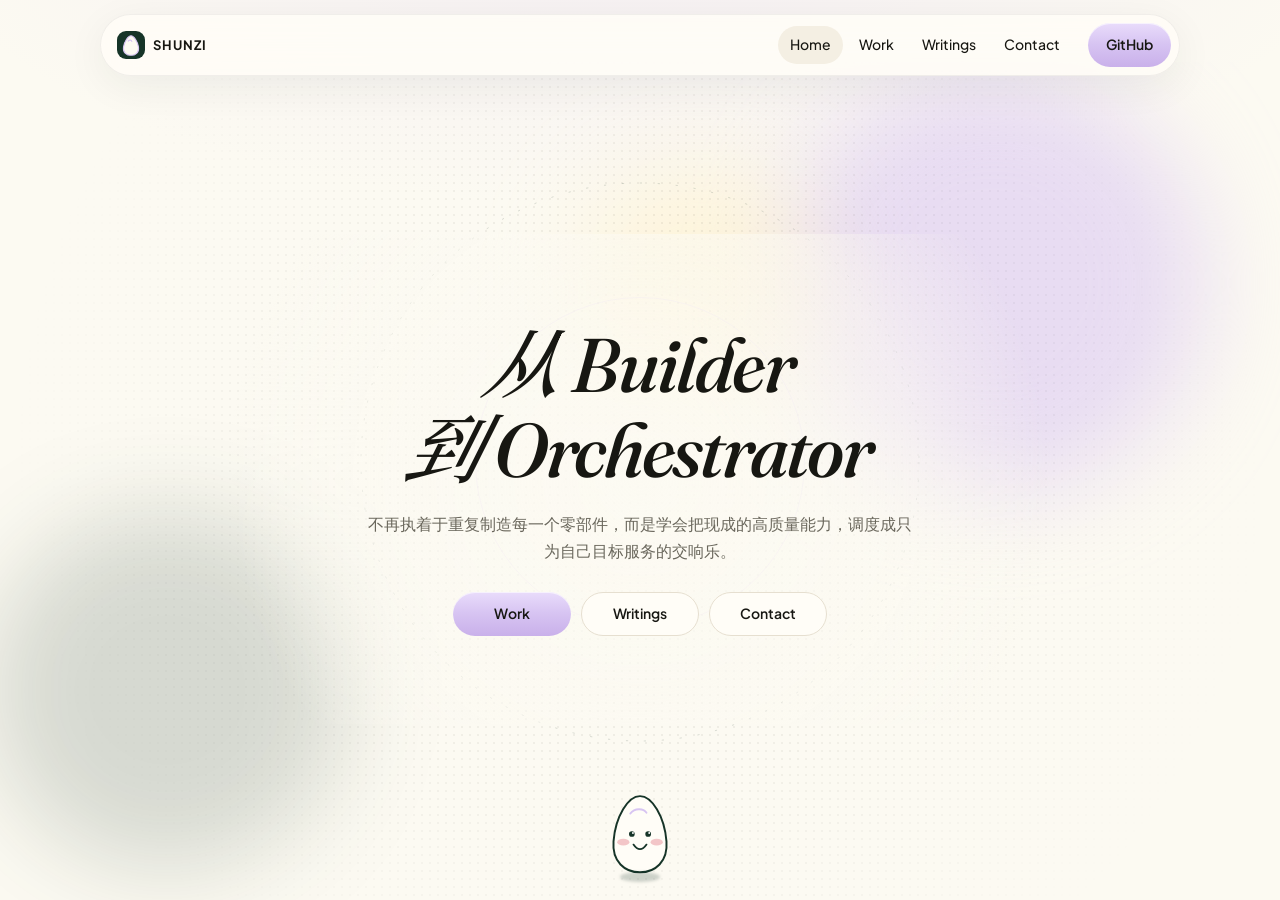
==== index.html @ 9f3f610d "Publish the Shunzi personal site for public hosting. Co-authored-by: Cursor <cursoragent@cursor.com>" ====
<!doctype html>
<html lang="zh-CN">
<head>
  <meta charset="utf-8">
  <meta name="viewport" content="width=device-width, initial-scale=1">
  <title>Shunzi</title>
  <meta name="description" content="谢顺子。从 Builder 到 Orchestrator。">
  <link rel="preconnect" href="https://fonts.googleapis.com">
  <link rel="preconnect" href="https://fonts.gstatic.com" crossorigin>
  <link href="https://fonts.googleapis.com/css2?family=Fraunces:ital,opsz,wght@0,9..144,500;0,9..144,600;1,9..144,500;1,9..144,600&family=Noto+Serif+SC:wght@500&family=Plus+Jakarta+Sans:wght@400;500;600;700&display=swap" rel="stylesheet">
  <link rel="icon" href="assets/favicon.svg" type="image/svg+xml">
  <link rel="stylesheet" href="assets/site.css">
</head>
<body class="is-home">
<a class="skip" href="#main">Skip to content</a>
<div class="shell">
<header class="topbar">
  <div class="topbar-inner">
    <a class="brand" href="index.html"><svg class="mark" width="28" height="28" viewBox="0 0 28 28" aria-hidden="true">
  <rect width="28" height="28" rx="9" fill="#163428"/>
  <path d="M14 4.8C16.8 4.8 20.6 10.4 21.5 16.2C22.2 21.6 18.3 24.3 14 24.3C9.7 24.3 5.8 21.6 6.5 16.2C7.4 10.4 11.2 4.8 14 4.8Z" fill="#fcfaf2" stroke="#d7c4f2" stroke-width="1.1"/>
  <path d="M11.2 10c1.15-1.2 3.2-1.1 3.6.4" fill="none" stroke="#d7c4f2" stroke-width="1.2" stroke-linecap="round"/>
</svg>SHUNZI</a>
    <button class="menu-toggle" type="button" aria-expanded="false">Menu</button>
    <nav class="nav-links" aria-label="Primary">
      <a href="index.html" class="is-active">Home</a>
      <a href="work.html">Work</a>
      <a href="writings.html">Writings</a>
      <a href="contact.html">Contact</a>
    </nav>
    <a class="pill pill-cta" href="https://github.com/AMappama" target="_blank" rel="noreferrer">GitHub</a>
  </div>
</header>
<main class="stage" id="main">
<section class="landing">
  <div class="scene" data-scene aria-hidden="true">
    <span class="blob blob-a"></span>
    <span class="blob blob-b"></span>
    <span class="blob blob-c"></span>
    <span class="dust"></span>
    <svg class="halo halo-spin" viewBox="0 0 640 640">
      <circle cx="320" cy="320" r="248" fill="none" stroke="#163428" stroke-width="0.7" stroke-dasharray="2 14" opacity="0.28"/>
    </svg>
    <svg class="halo halo-orbit" viewBox="0 0 640 640">
      <circle cx="320" cy="320" r="188" fill="none" stroke="#d7c4f2" stroke-width="1.1" opacity="0.55"/>
    </svg>
  </div>
  <div class="landing-copy">
    <h1><em><span class="zh">从</span> Builder<br><span class="zh">到</span> Orchestrator</em></h1>
    <p>不再执着于重复制造每一个零部件，而是学会把现成的高质量能力，调度成只为自己目标服务的交响乐。</p>
    <nav class="landing-gates" aria-label="前往其他页面">
      <a class="pill pill-cta" href="work.html">Work</a>
      <a class="pill pill-ghost" href="writings.html">Writings</a>
      <a class="pill pill-ghost" href="contact.html">Contact</a>
    </nav>
  </div>
  <div class="egg-stage">
    <button class="egg-mascot" type="button" data-egg aria-label="滚动的鸡蛋">
      <span class="egg-inner"><svg class="egg-svg" viewBox="0 0 88 108" aria-hidden="true">
  <path d="M44 7.5C58.5 7.5 74 32 76.5 63C78.5 88 62.5 101 44 101C25.5 101 9.5 88 11.5 63C14 32 29.5 7.5 44 7.5Z" fill="#fffdf7" stroke="#163428" stroke-width="2.4" stroke-linejoin="round"/>
  <path d="M32 29c5.5-7 16-7 20-1" fill="none" stroke="#d7c4f2" stroke-width="2.2" stroke-linecap="round"/>
  <ellipse cx="23.5" cy="64" rx="7.5" ry="4.2" fill="#f0b8bc" opacity=".8"/>
  <ellipse cx="64.5" cy="64" rx="7.5" ry="4.2" fill="#f0b8bc" opacity=".8"/>
  <circle cx="34" cy="54" r="3.5" fill="#163428"/>
  <circle cx="54" cy="54" r="3.5" fill="#163428"/>
  <circle cx="35.3" cy="52.7" r="1.15" fill="#fff"/>
  <circle cx="55.3" cy="52.7" r="1.15" fill="#fff"/>
  <path d="M36 67c5 7.5 11 7.5 16 0" fill="none" stroke="#163428" stroke-width="2.15" stroke-linecap="round"/>
</svg></span>
      <span class="egg-shadow"></span>
    </button>
  </div>
</section>

</main>
</div>
<script src="assets/site.js"></script>
</body>
</html>
---- assets/site.css ----
:root {
  --bg: #fcfaf2;
  --bg-soft: #f4efe3;
  --ink: #171712;
  --muted: #6a675c;
  --line: #e6dfd0;
  --forest: #163428;
  --forest-2: #1e4636;
  --cream: #fffdf7;
  --lavender: #d7c4f2;
  --lavender-2: #c9b0ea;
  --max: 1120px;
  --sans: "Plus Jakarta Sans", "PingFang SC", "Hiragino Sans GB", "Noto Sans SC", "Microsoft YaHei", sans-serif;
  --serif: Fraunces, "Noto Serif SC", "Songti SC", serif;
}

*,
*::before,
*::after {
  box-sizing: border-box;
}

html,
body {
  margin: 0;
  background: var(--bg);
  color: var(--ink);
  font-family: var(--sans);
  font-size: 16px;
  line-height: 1.55;
  -webkit-font-smoothing: antialiased;
}

body {
  background-image:
    radial-gradient(1200px 480px at 50% -80px, rgba(215, 196, 242, 0.22), transparent 60%);
}

a {
  color: inherit;
  text-underline-offset: 3px;
}

img,
svg {
  display: block;
  max-width: 100%;
}

button {
  font: inherit;
  color: inherit;
  background: none;
  border: 0;
  cursor: pointer;
}

em {
  font-family: var(--serif);
  font-style: italic;
  font-weight: 500;
  font-synthesis: style;
}

.skip {
  position: absolute;
  left: -999px;
}

.skip:focus {
  left: 12px;
  top: 12px;
  z-index: 50;
  background: var(--forest);
  color: #fff;
  padding: 8px 12px;
  border-radius: 999px;
}

.shell {
  min-height: 100vh;
}

.topbar {
  position: sticky;
  top: 14px;
  z-index: 30;
  display: flex;
  justify-content: center;
  padding: 0 16px;
  pointer-events: none;
}

.topbar-inner {
  pointer-events: auto;
  width: min(1080px, 100%);
  display: flex;
  align-items: center;
  gap: 16px;
  padding: 8px 8px 8px 16px;
  background: rgba(255, 253, 247, 0.86);
  border: 1px solid rgba(23, 23, 18, 0.06);
  border-radius: 999px;
  box-shadow: 0 10px 40px rgba(22, 52, 40, 0.06);
  backdrop-filter: blur(16px);
}

.brand {
  display: flex;
  align-items: center;
  gap: 8px;
  text-decoration: none;
  font-weight: 700;
  letter-spacing: 0.08em;
  font-size: 13px;
}

.mark {
  width: 28px;
  height: 28px;
}

.nav-links {
  display: flex;
  align-items: center;
  gap: 4px;
  margin-left: auto;
}

.nav-links a {
  text-decoration: none;
  font-size: 14px;
  font-weight: 500;
  padding: 8px 12px;
  border-radius: 999px;
  color: var(--ink);
}

.nav-links a.is-active,
.nav-links a:hover {
  background: var(--bg-soft);
}

.menu-toggle {
  display: none;
  margin-left: auto;
  height: 36px;
  padding: 0 14px;
  border-radius: 999px;
  background: var(--bg-soft);
}

.pill {
  display: inline-flex;
  align-items: center;
  justify-content: center;
  height: 44px;
  padding: 0 18px;
  border-radius: 999px;
  text-decoration: none;
  font-weight: 600;
  font-size: 14px;
}

.pill-cta {
  background: linear-gradient(180deg, #e9dcfb 0%, var(--lavender) 48%, var(--lavender-2) 100%);
  color: var(--ink);
  box-shadow: inset 0 1px 0 rgba(255, 255, 255, 0.65);
}

.pill-cta:hover {
  filter: brightness(0.97);
}

.pill-dark {
  background: var(--forest);
  color: #f7f4ea;
}

.pill-dark:hover {
  background: var(--forest-2);
}

.pill-ghost {
  background: transparent;
  border: 1px solid rgba(23, 23, 18, 0.16);
}

.stage {
  overflow: hidden;
}

body.is-home {
  overflow: hidden;
}

body.is-home .shell {
  min-height: 100dvh;
  display: flex;
  flex-direction: column;
}

body.is-home .stage {
  flex: 1;
  display: flex;
}

.landing {
  position: relative;
  flex: 1;
  display: grid;
  place-items: center;
  width: 100%;
  padding: 24px 24px 28px;
  overflow: hidden;
}

.scene {
  position: absolute;
  inset: -8%;
  pointer-events: none;
}

.blob {
  position: absolute;
  border-radius: 50%;
  filter: blur(48px);
  will-change: transform;
}

.blob-a {
  width: min(42vw, 420px);
  height: min(42vw, 420px);
  top: 8%;
  right: 12%;
  background: rgba(215, 196, 242, 0.55);
  animation: drift-a 18s ease-in-out infinite;
}

.blob-b {
  width: min(38vw, 360px);
  height: min(38vw, 360px);
  left: 6%;
  bottom: 10%;
  background: rgba(22, 52, 40, 0.16);
  animation: drift-b 22s ease-in-out infinite;
}

.blob-c {
  width: min(28vw, 240px);
  height: min(28vw, 240px);
  left: 46%;
  top: 18%;
  background: rgba(255, 236, 186, 0.42);
  animation: drift-c 16s ease-in-out infinite;
}

.dust {
  position: absolute;
  inset: 0;
  opacity: 0.28;
  background-image: radial-gradient(rgba(23, 23, 18, 0.22) 0.7px, transparent 0.8px);
  background-size: 8px 8px;
  animation: dust 48s linear infinite;
  mask-image: radial-gradient(circle at 50% 48%, #000 30%, transparent 72%);
}

.halo {
  position: absolute;
  left: 50%;
  top: 48%;
  width: min(92vw, 720px);
  height: min(92vw, 720px);
  transform: translate(-50%, -50%);
  opacity: 0.7;
}

.halo-spin {
  animation: spin 72s linear infinite;
}

.halo-orbit {
  width: min(72vw, 560px);
  height: min(72vw, 560px);
  animation: spin-rev 56s linear infinite;
}

.landing-copy {
  position: relative;
  z-index: 1;
  width: min(760px, 92vw);
  text-align: center;
  animation: rise 1.15s ease both;
}

.landing-copy::before {
  content: "";
  position: absolute;
  inset: -28% -18%;
  z-index: -1;
  background: radial-gradient(circle, rgba(252, 250, 242, 0.92) 0%, rgba(252, 250, 242, 0.55) 48%, transparent 72%);
}

.egg-stage {
  position: absolute;
  left: 50%;
  bottom: 8px;
  z-index: 2;
  width: min(780px, 92vw);
  height: 118px;
  margin: 0;
  transform: translateX(-50%);
  pointer-events: none;
}

.egg-mascot {
  position: absolute;
  left: 50%;
  bottom: 10px;
  width: 72px;
  margin-left: -36px;
  padding: 0;
  border: 0;
  background: none;
  cursor: pointer;
  pointer-events: auto;
  transform-origin: 50% 78%;
  animation: egg-trip 6.4s cubic-bezier(0.45, 0.08, 0.22, 1) infinite;
  will-change: transform;
  --egg-run: min(36vw, 300px);
}

.egg-mascot:focus-visible {
  outline: 2px solid var(--lavender);
  outline-offset: 6px;
  border-radius: 999px;
}

.egg-inner {
  display: block;
  transform-origin: 50% 80%;
  animation: egg-wiggle 0.7s ease-in-out infinite;
}

.egg-svg {
  display: block;
  width: 72px;
  height: 88px;
}

.egg-shadow {
  display: block;
  width: 40px;
  height: 10px;
  margin: -6px auto 0;
  background: rgba(22, 52, 40, 0.2);
  border-radius: 50%;
  filter: blur(1.5px);
  animation: egg-shadow 6.4s cubic-bezier(0.45, 0.08, 0.22, 1) infinite;
}

.egg-mascot.is-boing .egg-inner {
  animation: egg-boing 0.7s cubic-bezier(0.2, 1.55, 0.32, 1);
}

@keyframes egg-trip {
  0% {
    transform: translateX(calc(-1 * var(--egg-run))) rotate(-30deg);
  }
  36% {
    transform: translateX(var(--egg-run)) rotate(700deg);
  }
  42% {
    transform: translateX(var(--egg-run)) rotate(720deg) translateY(-26px) scale(0.9, 1.1);
  }
  48% {
    transform: translateX(var(--egg-run)) rotate(738deg) scale(1.12, 0.86);
  }
  54% {
    transform: translateX(var(--egg-run)) rotate(720deg);
  }
  90% {
    transform: translateX(calc(-1 * var(--egg-run))) rotate(20deg);
  }
  100% {
    transform: translateX(calc(-1 * var(--egg-run))) rotate(-30deg);
  }
}

@keyframes egg-wiggle {
  0%,
  100% {
    transform: rotate(-5deg);
  }
  50% {
    transform: rotate(5deg);
  }
}

@keyframes egg-shadow {
  0%,
  36%,
  54%,
  100% {
    transform: scaleX(1);
    opacity: 0.22;
  }
  42% {
    transform: scaleX(0.5);
    opacity: 0.08;
  }
  48% {
    transform: scaleX(1.25);
    opacity: 0.28;
  }
}

@keyframes egg-boing {
  0% {
    transform: scale(1);
  }
  32% {
    transform: translateY(-30px) rotate(22deg) scale(0.88, 1.14);
  }
  68% {
    transform: translateY(0) rotate(-8deg) scale(1.14, 0.84);
  }
  100% {
    transform: scale(1);
  }
}

.landing-copy h1 {
  margin: 0 auto 18px;
  max-width: 11.5em;
  font-family: var(--serif);
  font-size: clamp(36px, 6.2vw, 76px);
  font-weight: 500;
  font-style: italic;
  font-synthesis: style;
  letter-spacing: -0.03em;
  line-height: 1.12;
  text-wrap: balance;
}

.landing-copy h1 em {
  display: inline-block;
  font-style: italic;
  font-synthesis: style;
}

.landing-copy h1 .zh {
  display: inline-block;
  font-style: italic;
  font-synthesis: style;
  transform: skewX(-14deg);
}

.landing-copy p {
  margin: 0 auto;
  max-width: 34em;
  color: var(--muted);
  font-size: 16px;
  line-height: 1.7;
}

.landing-gates {
  display: flex;
  justify-content: center;
  flex-wrap: wrap;
  gap: 10px;
  margin-top: 28px;
  animation: rise 1.15s ease 0.18s both;
}

.landing-gates .pill {
  min-width: 118px;
}

.landing-gates .pill-ghost {
  background: var(--cream);
  border-color: var(--line);
}

.landing-gates .pill-ghost:hover {
  background: var(--bg-soft);
}

@keyframes spin {
  to {
    transform: translate(-50%, -50%) rotate(360deg);
  }
}

@keyframes spin-rev {
  to {
    transform: translate(-50%, -50%) rotate(-360deg);
  }
}

@keyframes drift-a {
  0%,
  100% {
    transform: translate(0, 0) scale(1);
  }
  50% {
    transform: translate(-36px, 28px) scale(1.08);
  }
}

@keyframes drift-b {
  0%,
  100% {
    transform: translate(0, 0) scale(1);
  }
  50% {
    transform: translate(40px, -24px) scale(1.06);
  }
}

@keyframes drift-c {
  0%,
  100% {
    transform: translate(0, 0);
  }
  50% {
    transform: translate(-18px, 32px);
  }
}

@keyframes dust {
  to {
    background-position: 120px 80px;
  }
}

@keyframes rise {
  from {
    opacity: 0;
    transform: translateY(18px);
  }
  to {
    opacity: 1;
    transform: none;
  }
}

.proof {
  background: var(--forest);
  color: #e8efe6;
  padding: 28px 24px 32px;
  text-align: center;
}

.proof p {
  margin: 0 0 18px;
  font-size: 11px;
  letter-spacing: 0.18em;
  text-transform: uppercase;
  opacity: 0.6;
}

.proof-row {
  display: flex;
  justify-content: center;
  gap: 28px 48px;
  flex-wrap: wrap;
  font-family: var(--serif);
  font-size: 22px;
  font-style: italic;
}

.proof-row a {
  text-decoration: none;
  opacity: 0.92;
}

.proof-row a:hover {
  opacity: 1;
}

.forest {
  background: var(--forest);
  color: #f4f1e6;
  border-radius: 48px 48px 0 0;
  padding: 80px 24px 72px;
  margin-top: -1px;
}

.wrap {
  max-width: var(--max);
  margin: 0 auto;
}

.section-kicker {
  margin: 0 0 12px;
  font-size: 12px;
  letter-spacing: 0.16em;
  text-transform: uppercase;
  opacity: 0.62;
}

.display {
  margin: 0 0 18px;
  max-width: 16em;
  font-family: var(--serif);
  font-size: clamp(32px, 5vw, 58px);
  font-weight: 500;
  line-height: 1.12;
  letter-spacing: -0.03em;
}

.sub {
  margin: 0 0 36px;
  max-width: 42em;
  opacity: 0.82;
  line-height: 1.65;
}

.compare {
  display: grid;
  grid-template-columns: 1fr 1.15fr;
  gap: 16px;
}

.compare-card {
  border-radius: 28px;
  padding: 28px;
  min-height: 280px;
}

.compare-card.dim {
  background: rgba(255, 255, 255, 0.05);
}

.compare-card.lit {
  background:
    radial-gradient(400px 180px at 80% 20%, rgba(215, 196, 242, 0.35), transparent 55%),
    #214c3b;
}

.compare-card .label {
  font-size: 12px;
  letter-spacing: 0.12em;
  text-transform: uppercase;
  opacity: 0.6;
}

.compare-card .stat {
  margin: 10px 0 14px;
  font-family: var(--serif);
  font-size: 42px;
  font-style: italic;
}

.compare-card p {
  margin: 0;
  opacity: 0.86;
  line-height: 1.6;
}

.features {
  display: grid;
  grid-template-columns: repeat(3, 1fr);
  gap: 14px;
  margin-top: 18px;
}

.feature {
  background: rgba(255, 255, 255, 0.05);
  border-radius: 24px;
  padding: 24px;
}

.feature h3 {
  margin: 0 0 8px;
  font-size: 18px;
}

.feature p {
  margin: 0;
  opacity: 0.78;
  line-height: 1.6;
}

.cream {
  padding: 80px 24px;
}

.section-head {
  display: flex;
  align-items: flex-end;
  justify-content: space-between;
  gap: 16px;
  margin-bottom: 28px;
}

.section-head h2 {
  margin: 0;
  font-family: var(--serif);
  font-size: clamp(32px, 4.5vw, 52px);
  font-weight: 500;
  letter-spacing: -0.03em;
}

.rail-nav {
  display: flex;
  gap: 8px;
}

.rail-nav button {
  width: 40px;
  height: 40px;
  border-radius: 999px;
  background: var(--cream);
  border: 1px solid var(--line);
}

.rail {
  display: flex;
  gap: 16px;
  overflow-x: auto;
  scroll-snap-type: x mandatory;
  padding-bottom: 8px;
  scrollbar-width: none;
}

.rail::-webkit-scrollbar {
  display: none;
}

.card {
  flex: 0 0 min(300px, 78vw);
  scroll-snap-align: start;
  text-decoration: none;
  background: var(--cream);
  border: 1px solid var(--line);
  border-radius: 28px;
  overflow: hidden;
  box-shadow: 0 12px 30px rgba(22, 52, 40, 0.04);
  transition: transform 0.2s ease, box-shadow 0.2s ease;
}

.card:hover {
  transform: translateY(-2px);
}

.card-cover {
  aspect-ratio: 16 / 10;
  background: var(--bg-soft);
}

.card-cover svg {
  width: 100%;
  height: 100%;
}

.card h3,
.card time {
  padding: 0 20px;
}

.card h3 {
  margin: 16px 0 6px;
  font-size: 18px;
  line-height: 1.35;
}

.card time {
  display: block;
  padding-bottom: 20px;
  color: var(--muted);
  font-size: 13px;
}

.cta-band {
  padding: 24px 24px 88px;
}

.cta-panel {
  max-width: var(--max);
  margin: 0 auto;
  background: var(--forest);
  color: #f4f1e6;
  border-radius: 36px;
  padding: 56px 40px;
  text-align: center;
}

.cta-panel h2 {
  margin: 0 0 12px;
  font-family: var(--serif);
  font-size: clamp(32px, 4vw, 48px);
  font-weight: 500;
}

.cta-panel p {
  margin: 0 auto 24px;
  max-width: 36em;
  opacity: 0.82;
}

.site-footer {
  display: grid;
  grid-template-columns: 1.4fr 1fr 1fr 1.1fr;
  gap: 28px;
  max-width: var(--max);
  margin: 0 auto;
  padding: 12px 24px 56px;
}

.wordmark {
  font-family: var(--serif);
  font-size: 28px;
  font-style: italic;
}

.site-footer h3 {
  margin: 0 0 10px;
  font-size: 12px;
  letter-spacing: 0.14em;
  text-transform: uppercase;
  color: var(--muted);
}

.site-footer a,
.site-footer p {
  display: block;
  color: var(--muted);
  text-decoration: none;
  font-size: 14px;
  line-height: 1.9;
}

.site-footer a:hover {
  color: var(--ink);
}

.page {
  max-width: var(--max);
  margin: 0 auto;
  padding: 72px 24px 80px;
}

.page-title h1 {
  margin: 0 0 10px;
  font-family: var(--serif);
  font-size: clamp(40px, 6vw, 72px);
  font-weight: 500;
  letter-spacing: -0.03em;
}

.page-title p {
  margin: 0 0 36px;
  color: var(--muted);
  max-width: 40em;
}

.list {
  display: grid;
  gap: 16px;
}

.list-row {
  display: grid;
  grid-template-columns: 1fr auto;
  gap: 22px;
  align-items: baseline;
  text-decoration: none;
  background: var(--cream);
  border: 1px solid var(--line);
  border-radius: 28px;
  padding: 22px 24px;
  box-shadow: 0 10px 24px rgba(22, 52, 40, 0.04);
}

.list-cover {
  border-radius: 20px;
  overflow: hidden;
  background: var(--bg-soft);
}

.list-row h2 {
  margin: 0 0 6px;
  font-size: 22px;
}

.list-row p {
  margin: 0;
  color: var(--muted);
}

.list-row time {
  color: var(--muted);
  padding-right: 12px;
}

.work-grid {
  display: grid;
  gap: 16px;
}

.work-item {
  background: var(--cream);
  border: 1px solid var(--line);
  border-radius: 28px;
  padding: 28px;
}

.work-item .n {
  display: inline-block;
  margin-bottom: 10px;
  font-size: 12px;
  letter-spacing: 0.14em;
  text-transform: uppercase;
  color: var(--muted);
}

.work-item h2 {
  margin: 0 0 10px;
  font-family: var(--serif);
  font-size: 32px;
  font-weight: 500;
}

.work-item p {
  margin: 0 0 12px;
  max-width: 62ch;
  color: #3f3d35;
}

.contact-block {
  display: grid;
  gap: 12px;
  max-width: 560px;
}

.contact-block > p {
  color: var(--muted);
  margin: 0 0 8px;
}

.contact-block a {
  display: block;
  text-decoration: none;
  background: var(--cream);
  border: 1px solid var(--line);
  border-radius: 24px;
  padding: 18px 20px;
  font-size: 18px;
  font-weight: 600;
}

.contact-block span {
  display: block;
  margin-top: 4px;
  color: var(--muted);
  font-size: 13px;
  font-weight: 500;
}

.article {
  max-width: 740px;
  margin: 0 auto;
  padding: 72px 24px 40px;
}

.article-kicker {
  margin-bottom: 14px;
  font-size: 12px;
  letter-spacing: 0.16em;
  text-transform: uppercase;
  color: var(--muted);
}

.article h1 {
  margin: 0 0 14px;
  font-family: var(--serif);
  font-size: clamp(32px, 5vw, 52px);
  font-weight: 500;
  letter-spacing: -0.03em;
  line-height: 1.15;
}

.article-meta {
  margin-bottom: 32px;
  color: var(--muted);
  font-size: 14px;
}

.prose h2 {
  margin: 2em 0 0.7em;
  font-family: var(--serif);
  font-size: 28px;
  font-weight: 500;
}

.prose h3 {
  margin: 1.5em 0 0.5em;
  font-size: 18px;
}

.prose p,
.prose li {
  font-size: 17px;
  line-height: 1.75;
  color: #2b2a24;
}

.prose p {
  margin: 0 0 1em;
}

.prose a {
  text-decoration: underline;
}

.prose blockquote {
  margin: 1.4em 0;
  padding: 16px 18px;
  background: var(--bg-soft);
  border-radius: 18px;
}

.prose hr {
  border: 0;
  border-top: 1px solid var(--line);
  margin: 2.2em 0;
}

.prose strong {
  font-weight: 700;
}

.prose code {
  font-family: ui-monospace, "SF Mono", Consolas, monospace;
  font-size: 0.86em;
  background: var(--bg-soft);
  padding: 0.08em 0.35em;
  border-radius: 6px;
}

.prose pre {
  overflow: auto;
  background: var(--forest);
  color: #f4f1e6;
  padding: 16px 18px;
  border-radius: 18px;
  font-size: 13px;
}

.prose pre code {
  background: none;
  color: inherit;
  padding: 0;
}

.prose table {
  width: 100%;
  border-collapse: collapse;
  margin: 1.2em 0 1.6em;
  font-size: 14px;
  background: var(--cream);
  border-radius: 16px;
  overflow: hidden;
}

.prose th,
.prose td {
  border: 1px solid var(--line);
  padding: 10px 12px;
  text-align: left;
}

.prose ul,
.prose ol {
  padding-left: 1.2em;
}

.origin {
  margin-top: 40px;
  color: var(--muted);
  font-size: 14px;
}

.related {
  padding: 12px 24px 80px;
  max-width: var(--max);
  margin: 0 auto;
}

@media (prefers-reduced-motion: reduce) {
  .blob,
  .dust,
  .halo,
  .landing-copy,
  .landing-gates,
  .egg-mascot,
  .egg-inner,
  .egg-shadow,
  .card {
    animation: none;
    transform: none;
  }

  .halo-spin,
  .halo-orbit {
    transform: translate(-50%, -50%);
  }
}

@media (max-width: 860px) {
  .topbar-inner {
    flex-wrap: wrap;
    border-radius: 24px;
    padding: 10px 12px;
  }

  .menu-toggle {
    display: none;
  }

  .nav-links {
    display: flex;
    flex-basis: 100%;
    flex-wrap: wrap;
    justify-content: flex-start;
    margin-left: 0;
  }

  .topbar .pill-cta {
    display: none;
  }

  .landing {
    padding-top: 12px;
  }

  .egg-stage {
    height: 96px;
    bottom: 4px;
  }

  .egg-mascot {
    width: 58px;
    margin-left: -29px;
    --egg-run: min(30vw, 120px);
  }

  .egg-svg {
    width: 58px;
    height: 72px;
  }

  .compare,
  .features,
  .list-row,
  .site-footer {
    grid-template-columns: 1fr;
  }

  .cta-panel {
    padding: 40px 22px;
  }
}
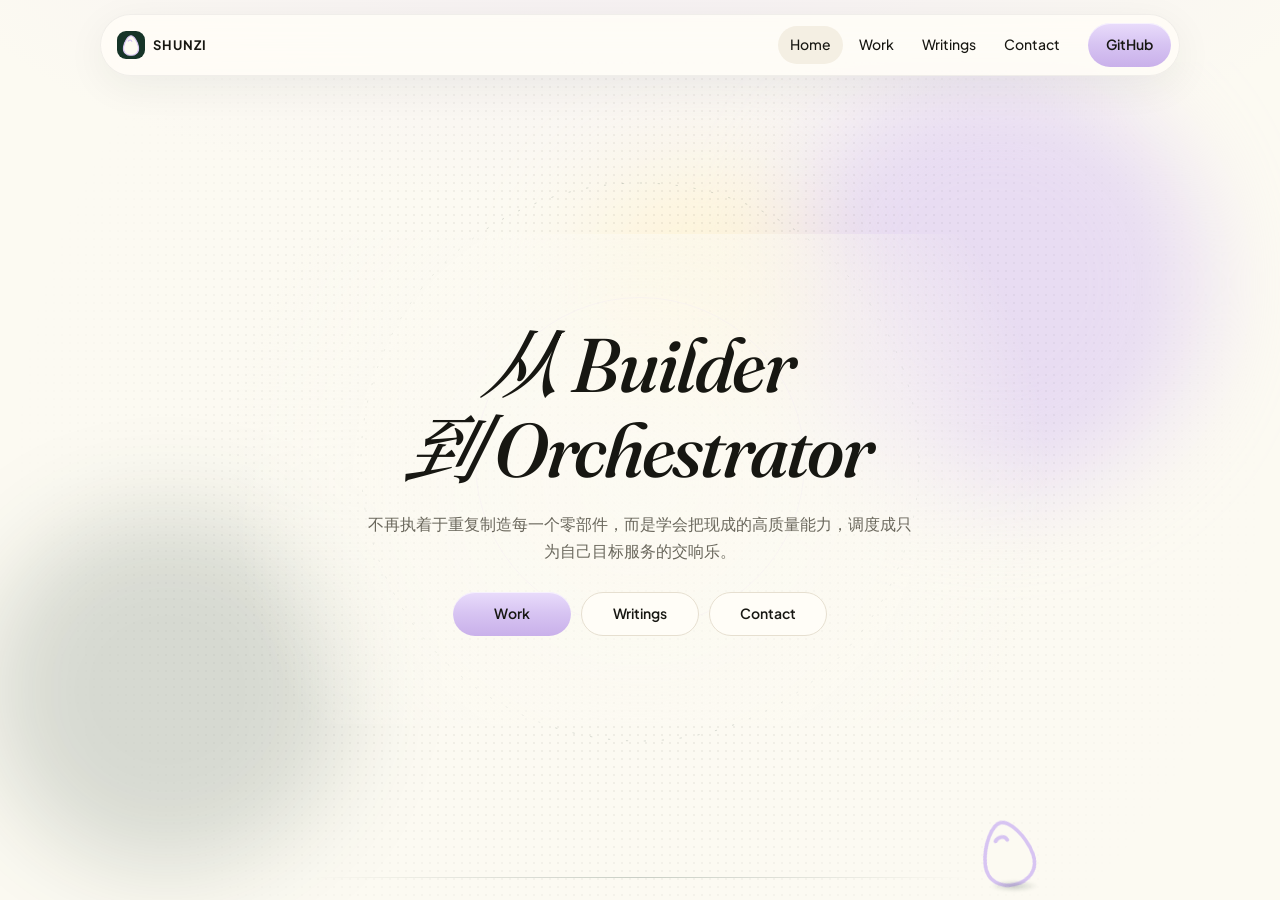
==== commit d437e3a6: "Publish the home egg entrance animation. Co-authored-by: Cursor <cursoragent@cursor.com>" ====
--- a/index.html
+++ b/index.html
@@ -4,7 +4,7 @@
   <meta charset="utf-8">
   <meta name="viewport" content="width=device-width, initial-scale=1">
   <title>Shunzi</title>
-  <meta name="description" content="谢顺子。从 Builder 到 Orchestrator。">
+  <meta name="description" content="从 Builder 到 Orchestrator。">
   <link rel="preconnect" href="https://fonts.googleapis.com">
   <link rel="preconnect" href="https://fonts.gstatic.com" crossorigin>
   <link href="https://fonts.googleapis.com/css2?family=Fraunces:ital,opsz,wght@0,9..144,500;0,9..144,600;1,9..144,500;1,9..144,600&family=Noto+Serif+SC:wght@500&family=Plus+Jakarta+Sans:wght@400;500;600;700&display=swap" rel="stylesheet">
@@ -54,19 +54,17 @@
       <a class="pill pill-ghost" href="contact.html">Contact</a>
     </nav>
   </div>
-  <div class="egg-stage">
-    <button class="egg-mascot" type="button" data-egg aria-label="滚动的鸡蛋">
-      <span class="egg-inner"><svg class="egg-svg" viewBox="0 0 88 108" aria-hidden="true">
-  <path d="M44 7.5C58.5 7.5 74 32 76.5 63C78.5 88 62.5 101 44 101C25.5 101 9.5 88 11.5 63C14 32 29.5 7.5 44 7.5Z" fill="#fffdf7" stroke="#163428" stroke-width="2.4" stroke-linejoin="round"/>
-  <path d="M32 29c5.5-7 16-7 20-1" fill="none" stroke="#d7c4f2" stroke-width="2.2" stroke-linecap="round"/>
-  <ellipse cx="23.5" cy="64" rx="7.5" ry="4.2" fill="#f0b8bc" opacity=".8"/>
-  <ellipse cx="64.5" cy="64" rx="7.5" ry="4.2" fill="#f0b8bc" opacity=".8"/>
-  <circle cx="34" cy="54" r="3.5" fill="#163428"/>
-  <circle cx="54" cy="54" r="3.5" fill="#163428"/>
-  <circle cx="35.3" cy="52.7" r="1.15" fill="#fff"/>
-  <circle cx="55.3" cy="52.7" r="1.15" fill="#fff"/>
-  <path d="M36 67c5 7.5 11 7.5 16 0" fill="none" stroke="#163428" stroke-width="2.15" stroke-linecap="round"/>
-</svg></span>
+  <div class="egg-stage is-bounce" data-bounce-stage>
+    <span class="bounce-floor" aria-hidden="true"></span>
+    <svg class="bounce-route" aria-hidden="true">
+      <path class="route-line" data-route-line></path>
+      <g data-route-apexes></g>
+    </svg>
+    <button class="bounce-sphere" type="button" data-bounce-ball aria-label="鸡蛋" draggable="false">
+      <svg class="bounce-egg" viewBox="6 4.5 16 20.2" aria-hidden="true">
+        <path d="M14 4.8C16.8 4.8 20.6 10.4 21.5 16.2C22.2 21.6 18.3 24.3 14 24.3C9.7 24.3 5.8 21.6 6.5 16.2C7.4 10.4 11.2 4.8 14 4.8Z" fill="#fcfaf2" stroke="#d7c4f2" stroke-width="1.1"/>
+        <path d="M11.2 10c1.15-1.2 3.2-1.1 3.6.4" fill="none" stroke="#d7c4f2" stroke-width="1.2" stroke-linecap="round"/>
+      </svg>
       <span class="egg-shadow"></span>
     </button>
   </div>
--- a/assets/site.css
+++ b/assets/site.css
@@ -291,6 +291,11 @@
   width: min(760px, 92vw);
   text-align: center;
   animation: rise 1.15s ease both;
+  pointer-events: none;
+}
+
+.landing-copy a {
+  pointer-events: auto;
 }
 
 .landing-copy::before {
@@ -305,12 +310,138 @@
   position: absolute;
   left: 50%;
   bottom: 8px;
-  z-index: 2;
+  z-index: 6;
   width: min(780px, 92vw);
   height: 118px;
   margin: 0;
   transform: translateX(-50%);
   pointer-events: none;
+}
+
+.egg-stage.is-bounce {
+  height: min(42vh, 300px);
+  bottom: 0;
+}
+
+.bounce-floor {
+  position: absolute;
+  left: 8%;
+  right: 8%;
+  bottom: 22px;
+  height: 1px;
+  background: linear-gradient(90deg, transparent, rgba(22, 52, 40, 0.22), transparent);
+}
+
+.bounce-route {
+  position: absolute;
+  inset: 0 0 22px;
+  width: 100%;
+  height: calc(100% - 22px);
+  overflow: visible;
+  pointer-events: none;
+  opacity: 0;
+  visibility: hidden;
+}
+
+.bounce-route.is-gone {
+  opacity: 0;
+}
+
+.egg-stage.is-reduced .bounce-route {
+  opacity: 0;
+  visibility: hidden;
+}
+
+.bounce-route .route-line {
+  fill: none;
+  stroke: #6e4ea8;
+  stroke-width: 3.2;
+  stroke-linecap: round;
+  stroke-linejoin: round;
+  stroke-dasharray: 8 7;
+  opacity: 0.95;
+  animation: route-dash 12s linear infinite;
+}
+
+@keyframes route-dash {
+  to {
+    stroke-dashoffset: -180;
+  }
+}
+
+@keyframes egg-calm-in {
+  from {
+    opacity: 0;
+  }
+  to {
+    opacity: 1;
+  }
+}
+
+.bounce-sphere {
+  position: absolute;
+  left: 0;
+  bottom: 14px;
+  z-index: 4;
+  display: flex;
+  flex-direction: column;
+  align-items: center;
+  justify-content: flex-end;
+  width: 72px;
+  height: 84px;
+  padding: 0;
+  border: 0;
+  background: none;
+  cursor: default;
+  pointer-events: auto;
+  touch-action: none;
+  user-select: none;
+  will-change: transform;
+}
+
+.bounce-sphere.is-draggable {
+  cursor: grab;
+}
+
+.bounce-sphere.is-dragging {
+  cursor: grabbing;
+}
+
+.bounce-sphere.is-calm {
+  animation: egg-calm-in 0.7s ease both;
+}
+
+.bounce-route .route-apex {
+  fill: #fcfaf2;
+  stroke: #163428;
+  stroke-width: 1.2;
+}
+
+.bounce-sphere:focus-visible {
+  outline: 2px solid var(--lavender);
+  outline-offset: 6px;
+  border-radius: 999px;
+}
+
+.bounce-egg {
+  display: block;
+  width: 52px;
+  height: 66px;
+  max-width: none;
+  overflow: visible;
+  transform-origin: 50% 92%;
+  transform-box: fill-box;
+}
+
+.bounce-sphere .egg-shadow {
+  position: absolute;
+  left: 50%;
+  bottom: -6px;
+  width: 44px;
+  height: 12px;
+  margin: 0 0 0 -22px;
+  animation: none;
+  background: radial-gradient(ellipse, rgba(22, 52, 40, 0.38) 0%, rgba(22, 52, 40, 0.08) 55%, transparent 72%);
 }
 
 .egg-mascot {
@@ -430,6 +561,525 @@
   }
 }
 
+.egg-mascot.is-volume {
+  --egg-t: 6.2s;
+  --egg-ease: cubic-bezier(0.42, 0.08, 0.18, 1);
+  animation: egg-travel var(--egg-t) var(--egg-ease) infinite;
+}
+
+.egg-mascot.is-volume .egg-lift,
+.egg-mascot.is-volume .egg-lean,
+.egg-mascot.is-volume .egg-squash,
+.egg-mascot.is-volume .egg-spec,
+.egg-mascot.is-volume .egg-spec-hot,
+.egg-mascot.is-volume .egg-shade,
+.egg-mascot.is-volume .egg-shadow {
+  animation-duration: var(--egg-t);
+  animation-timing-function: var(--egg-ease);
+  animation-iteration-count: infinite;
+}
+
+.egg-lift {
+  display: block;
+  transform-origin: 50% 100%;
+  animation-name: egg-bounce;
+}
+
+.egg-lean {
+  display: block;
+  transform-origin: 50% 82%;
+  animation-name: egg-lean;
+}
+
+.egg-squash {
+  display: block;
+  transform-origin: 50% 100%;
+  animation-name: egg-volume;
+}
+
+.egg-pop {
+  display: block;
+  transform-origin: 50% 80%;
+}
+
+.egg-mascot.is-volume .egg-svg {
+  overflow: visible;
+}
+
+.egg-spec,
+.egg-spec-hot,
+.egg-shade {
+  transform-box: fill-box;
+  transform-origin: center;
+  pointer-events: none;
+}
+
+.egg-spec {
+  animation-name: egg-spec;
+  mix-blend-mode: screen;
+}
+
+.egg-spec-hot {
+  animation-name: egg-spec-hot;
+}
+
+.egg-shade {
+  animation-name: egg-shade;
+  mix-blend-mode: multiply;
+}
+
+.egg-mascot.is-volume .egg-shadow {
+  width: 52px;
+  height: 14px;
+  margin: 0 auto;
+  background: radial-gradient(ellipse, rgba(22, 52, 40, 0.42) 0%, rgba(22, 52, 40, 0.12) 42%, transparent 72%);
+  filter: blur(2px);
+  animation-name: egg-ground;
+}
+
+.egg-mascot.is-volume.is-boing .egg-pop {
+  animation: egg-boing 0.72s cubic-bezier(0.2, 1.55, 0.32, 1);
+}
+
+.egg-clay {
+  --egg-t: 5.2s;
+  --egg-ease: cubic-bezier(0.34, 0.08, 0.16, 1.12);
+}
+
+.egg-clay .egg-squash {
+  animation-name: egg-volume-soft;
+}
+
+.egg-jade {
+  --egg-t: 7.1s;
+  --egg-ease: cubic-bezier(0.5, 0.12, 0.2, 1);
+}
+
+.egg-jade .egg-squash {
+  animation-name: egg-volume-glass;
+}
+
+.egg-jade .egg-spec {
+  mix-blend-mode: screen;
+}
+
+@keyframes egg-travel {
+  0% {
+    transform: translateX(calc(-1 * var(--egg-run)));
+  }
+  44% {
+    transform: translateX(var(--egg-run));
+  }
+  50% {
+    transform: translateX(var(--egg-run));
+  }
+  94% {
+    transform: translateX(calc(-1 * var(--egg-run)));
+  }
+  100% {
+    transform: translateX(calc(-1 * var(--egg-run)));
+  }
+}
+
+@keyframes egg-lean {
+  0%,
+  100% {
+    transform: rotate(-18deg);
+  }
+  10% {
+    transform: rotate(-12deg);
+  }
+  40% {
+    transform: rotate(18deg);
+  }
+  44% {
+    transform: rotate(6deg);
+  }
+  48% {
+    transform: rotate(16deg);
+  }
+  90% {
+    transform: rotate(-18deg);
+  }
+  94% {
+    transform: rotate(-7deg);
+  }
+}
+
+@keyframes egg-bounce {
+  0%,
+  44%,
+  50%,
+  94%,
+  100% {
+    transform: translateY(0);
+  }
+  8% {
+    transform: translateY(-9px);
+  }
+  18% {
+    transform: translateY(-3px);
+  }
+  28% {
+    transform: translateY(-8px);
+  }
+  38% {
+    transform: translateY(-2px);
+  }
+  46% {
+    transform: translateY(-20px);
+  }
+  58% {
+    transform: translateY(-7px);
+  }
+  72% {
+    transform: translateY(-3px);
+  }
+  84% {
+    transform: translateY(-8px);
+  }
+  96% {
+    transform: translateY(-16px);
+  }
+}
+
+@keyframes egg-volume {
+  0% {
+    transform: scale(1.1, 0.88);
+  }
+  8% {
+    transform: scale(0.9, 1.12);
+  }
+  18% {
+    transform: scale(1.06, 0.93);
+  }
+  28% {
+    transform: scale(0.92, 1.09);
+  }
+  40% {
+    transform: scale(1.04, 0.95);
+  }
+  44% {
+    transform: scale(1.2, 0.78);
+  }
+  47% {
+    transform: scale(0.86, 1.16);
+  }
+  50% {
+    transform: scale(1.08, 0.9);
+  }
+  62% {
+    transform: scale(0.93, 1.08);
+  }
+  76% {
+    transform: scale(1.05, 0.94);
+  }
+  90% {
+    transform: scale(0.94, 1.07);
+  }
+  94% {
+    transform: scale(1.18, 0.8);
+  }
+  97% {
+    transform: scale(0.88, 1.14);
+  }
+  100% {
+    transform: scale(1.1, 0.88);
+  }
+}
+
+@keyframes egg-volume-soft {
+  0% {
+    transform: scale(1.16, 0.82);
+  }
+  10% {
+    transform: scale(0.84, 1.2);
+  }
+  22% {
+    transform: scale(1.12, 0.86);
+  }
+  34% {
+    transform: scale(0.88, 1.14);
+  }
+  44% {
+    transform: scale(1.28, 0.7);
+  }
+  48% {
+    transform: scale(0.8, 1.24);
+  }
+  52% {
+    transform: scale(1.14, 0.84);
+  }
+  70% {
+    transform: scale(0.86, 1.16);
+  }
+  86% {
+    transform: scale(1.1, 0.88);
+  }
+  94% {
+    transform: scale(1.26, 0.72);
+  }
+  97% {
+    transform: scale(0.82, 1.22);
+  }
+  100% {
+    transform: scale(1.16, 0.82);
+  }
+}
+
+@keyframes egg-volume-glass {
+  0% {
+    transform: scale(1.06, 0.94);
+  }
+  12% {
+    transform: scale(0.94, 1.07);
+  }
+  26% {
+    transform: scale(1.04, 0.96);
+  }
+  40% {
+    transform: scale(0.96, 1.05);
+  }
+  44% {
+    transform: scale(1.14, 0.86);
+  }
+  48% {
+    transform: scale(0.9, 1.12);
+  }
+  52% {
+    transform: scale(1.04, 0.96);
+  }
+  70% {
+    transform: scale(0.95, 1.06);
+  }
+  86% {
+    transform: scale(1.03, 0.97);
+  }
+  94% {
+    transform: scale(1.12, 0.88);
+  }
+  97% {
+    transform: scale(0.92, 1.1);
+  }
+  100% {
+    transform: scale(1.06, 0.94);
+  }
+}
+
+@keyframes egg-spec {
+  0%,
+  100% {
+    transform: translate(-11px, -2px) scale(1.05, 0.92);
+  }
+  22% {
+    transform: translate(-2px, -6px) scale(0.9, 1.08);
+  }
+  44% {
+    transform: translate(12px, 1px) scale(1.08, 0.88);
+  }
+  50% {
+    transform: translate(10px, -3px) scale(0.95, 1.04);
+  }
+  72% {
+    transform: translate(2px, -5px) scale(0.88, 1.1);
+  }
+  94% {
+    transform: translate(-12px, 2px) scale(1.1, 0.86);
+  }
+}
+
+@keyframes egg-spec-hot {
+  0%,
+  100% {
+    transform: translate(-8px, -4px);
+    opacity: 0.95;
+  }
+  44% {
+    transform: translate(9px, -1px);
+    opacity: 0.55;
+  }
+  50% {
+    transform: translate(8px, -5px);
+    opacity: 0.8;
+  }
+  94% {
+    transform: translate(-9px, 0);
+    opacity: 0.7;
+  }
+}
+
+@keyframes egg-shade {
+  0%,
+  100% {
+    transform: translate(10px, 8px);
+    opacity: 0.55;
+  }
+  22% {
+    transform: translate(4px, 12px);
+    opacity: 0.4;
+  }
+  44% {
+    transform: translate(-11px, 7px);
+    opacity: 0.62;
+  }
+  50% {
+    transform: translate(-8px, 10px);
+    opacity: 0.48;
+  }
+  72% {
+    transform: translate(-2px, 12px);
+    opacity: 0.38;
+  }
+  94% {
+    transform: translate(12px, 6px);
+    opacity: 0.58;
+  }
+}
+
+@keyframes egg-ground {
+  0%,
+  100% {
+    transform: translateX(-10px) scale(1.2, 1);
+    opacity: 0.55;
+  }
+  8% {
+    transform: translateX(-4px) scale(0.62, 0.7);
+    opacity: 0.16;
+  }
+  18% {
+    transform: translateX(2px) scale(1.12, 0.95);
+    opacity: 0.48;
+  }
+  28% {
+    transform: translateX(6px) scale(0.7, 0.75);
+    opacity: 0.18;
+  }
+  40% {
+    transform: translateX(10px) scale(1.08, 1);
+    opacity: 0.5;
+  }
+  44% {
+    transform: translateX(12px) scale(1.38, 1.1);
+    opacity: 0.62;
+  }
+  46% {
+    transform: translateX(8px) scale(0.5, 0.6);
+    opacity: 0.1;
+  }
+  50% {
+    transform: translateX(10px) scale(1.18, 1);
+    opacity: 0.5;
+  }
+  62% {
+    transform: translateX(4px) scale(0.68, 0.72);
+    opacity: 0.18;
+  }
+  76% {
+    transform: translateX(-2px) scale(1.1, 0.95);
+    opacity: 0.46;
+  }
+  84% {
+    transform: translateX(-6px) scale(0.72, 0.76);
+    opacity: 0.2;
+  }
+  94% {
+    transform: translateX(-12px) scale(1.34, 1.08);
+    opacity: 0.6;
+  }
+  96% {
+    transform: translateX(-8px) scale(0.52, 0.62);
+    opacity: 0.12;
+  }
+}
+
+body.egg-lab {
+  overflow: auto;
+}
+
+body.egg-lab .shell {
+  min-height: 100dvh;
+}
+
+body.egg-lab .stage {
+  position: relative;
+  overflow: visible;
+}
+
+.egg-lab-page {
+  position: relative;
+  z-index: 1;
+  width: min(880px, 92vw);
+  margin: 0 auto;
+  padding: 8px 0 72px;
+}
+
+.egg-lab-page .page-title {
+  text-align: center;
+  max-width: 22em;
+  margin-left: auto;
+  margin-right: auto;
+}
+
+.egg-lanes {
+  display: grid;
+  gap: 22px;
+}
+
+.egg-lane {
+  position: relative;
+  overflow: hidden;
+  padding: 20px 20px 10px;
+  background: rgba(255, 253, 247, 0.62);
+  border: 1px solid rgba(23, 23, 18, 0.06);
+  border-radius: 28px;
+  box-shadow: 0 12px 40px rgba(22, 52, 40, 0.05);
+}
+
+.egg-lane h2 {
+  margin: 0;
+  font-family: var(--serif);
+  font-size: 28px;
+  font-weight: 500;
+  font-style: italic;
+}
+
+.egg-lane p {
+  margin: 4px 0 0;
+  color: var(--muted);
+  font-size: 14px;
+}
+
+.egg-lane .egg-stage {
+  position: relative;
+  left: auto;
+  bottom: auto;
+  width: 100%;
+  height: 148px;
+  margin: 8px 0 0;
+  transform: none;
+}
+
+.egg-lane .egg-stage::after {
+  content: "";
+  position: absolute;
+  left: 10%;
+  right: 10%;
+  bottom: 22px;
+  height: 1px;
+  background: linear-gradient(90deg, transparent, rgba(22, 52, 40, 0.16), transparent);
+}
+
+.egg-lane .egg-mascot {
+  width: 84px;
+  margin-left: -42px;
+  --egg-run: min(32vw, 260px);
+}
+
+.egg-lane .egg-svg {
+  width: 84px;
+  height: 104px;
+}
+
 .landing-copy h1 {
   margin: 0 auto 18px;
   max-width: 11.5em;
@@ -1095,8 +1745,17 @@
   .halo,
   .landing-copy,
   .landing-gates,
+  .bounce-route .route-line,
+  .bounce-route,
   .egg-mascot,
   .egg-inner,
+  .egg-lift,
+  .egg-lean,
+  .egg-squash,
+  .egg-pop,
+  .egg-spec,
+  .egg-spec-hot,
+  .egg-shade,
   .egg-shadow,
   .card {
     animation: none;
@@ -1141,6 +1800,21 @@
     bottom: 4px;
   }
 
+  .egg-stage.is-bounce {
+    height: min(34vh, 220px);
+  }
+
+  .bounce-sphere {
+    width: 58px;
+    height: 68px;
+  }
+
+  .bounce-egg {
+    width: 42px;
+    height: 54px;
+    max-width: none;
+  }
+
   .egg-mascot {
     width: 58px;
     margin-left: -29px;
@@ -1150,6 +1824,21 @@
   .egg-svg {
     width: 58px;
     height: 72px;
+  }
+
+  .egg-lane .egg-mascot {
+    width: 64px;
+    margin-left: -32px;
+    --egg-run: min(28vw, 110px);
+  }
+
+  .egg-lane .egg-svg {
+    width: 64px;
+    height: 80px;
+  }
+
+  .egg-lane .egg-stage {
+    height: 120px;
   }
 
   .compare,
